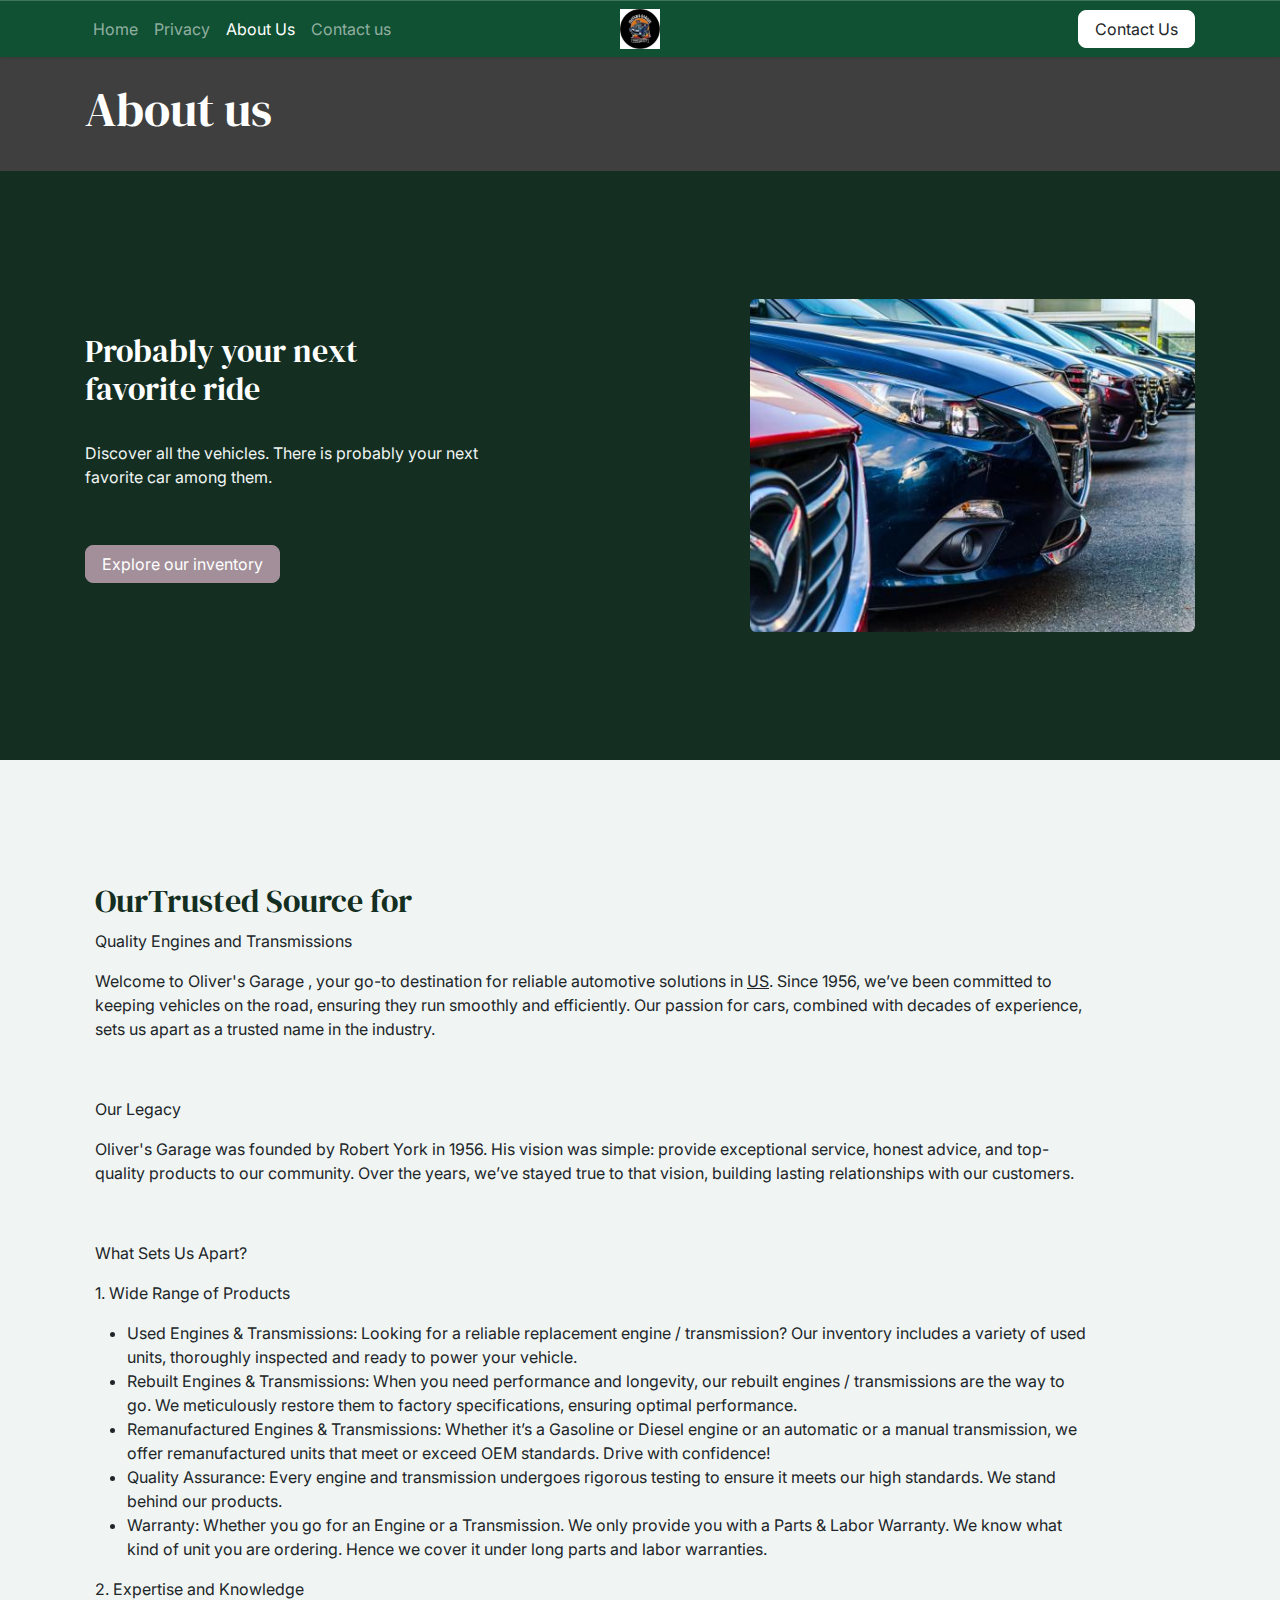
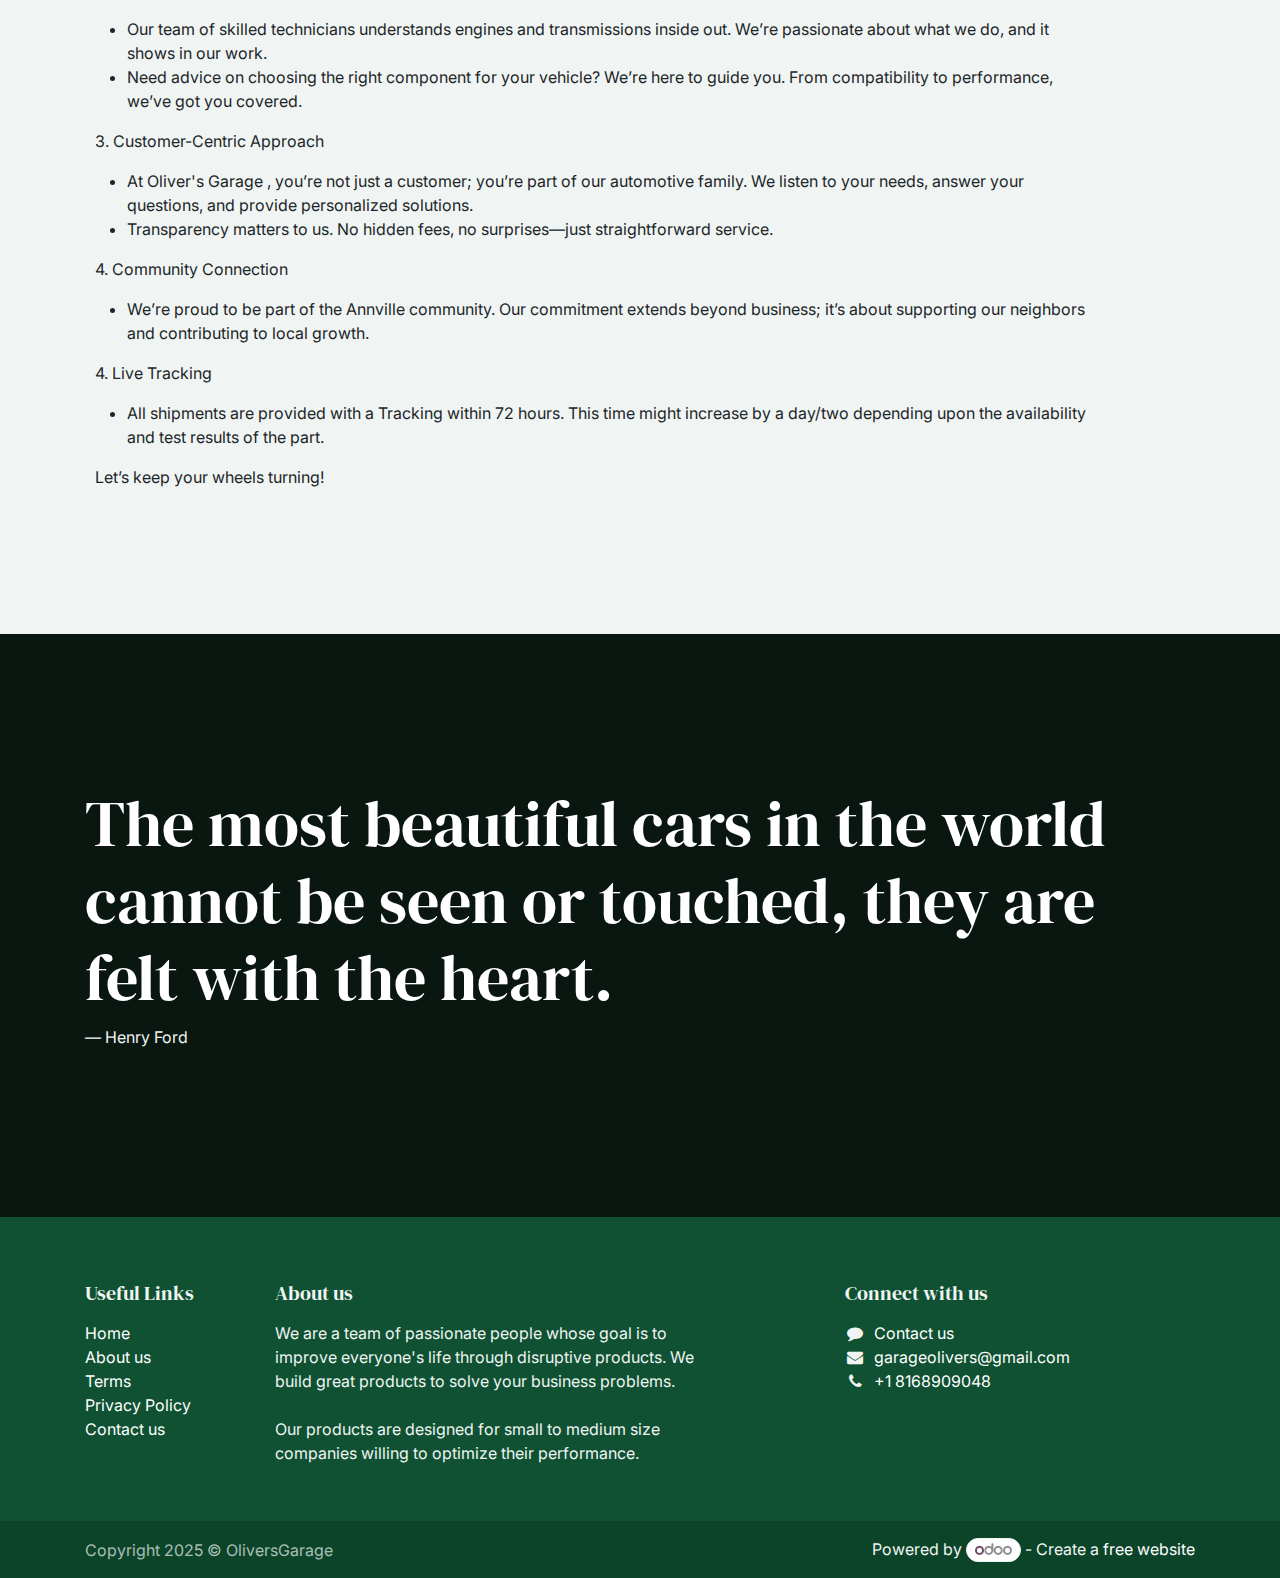
==== about-us.html @ bce55677 "Initial commit" ====
<!DOCTYPE html>
<html lang="en-IN" data-website-id="1" data-main-object="website.page(5,)">
    
<!-- Mirrored from olivers-garage.odoo.com/about-us by HTTrack Website Copier/3.x [XR&CO'2014], Fri, 04 Apr 2025 15:56:50 GMT -->
<!-- Added by HTTrack --><meta http-equiv="content-type" content="text/html;charset=utf-8" /><!-- /Added by HTTrack -->
<head>
        <meta charset="utf-8"/>
        <meta http-equiv="X-UA-Compatible" content="IE=edge"/>
        <meta name="viewport" content="width=device-width, initial-scale=1"/>
        <meta name="generator" content="Odoo"/>
            
        <meta property="og:type" content="website"/>
        <meta property="og:title" content="About Us | Olivers Garage"/>
        <meta property="og:site_name" content="Olivers Garage"/>
        <meta property="og:url" content="about-us.html"/>
        <meta property="og:image" content="web/image/website/1/Olivers%20Garagebe34.webp?unique=6ea0a86"/>
            
        <meta name="twitter:card" content="summary_large_image"/>
        <meta name="twitter:title" content="About Us | Olivers Garage"/>
        <meta name="twitter:image" content="web/image/website/1/logo/Olivers%20Garagebe34.webp?unique=6ea0a86"/>
        
        <link rel="canonical" href="about-us.html"/>
        
        <link rel="preconnect" href="https://fonts.gstatic.com/" crossorigin=""/>
        <title>About Us | Olivers Garage</title>
        <link type="image/x-icon" rel="shortcut icon" href="web/image/website/1/Olivers%20Garagebe34.ico?unique=6ea0a86"/>
        <link rel="preload" href="web/static/src/libs/fontawesome/fonts/fontawesome-webfont3e6e.woff2?v=4.7.0" as="font" crossorigin=""/>
        <link type="text/css" rel="stylesheet" href="web/assets/1/6fb69d5/web.assets_frontend.min.css"/>
        <script id="web.layout.odooscript" type="text/javascript">
            var odoo = {
                csrf_token: "e36509f7543b7f4299abb9ee10205aa3848cb6a4o1775318151",
                debug: "",
            };
        </script>
        <script type="text/javascript">
            odoo.__session_info__ = {"is_admin": false, "is_system": false, "is_public": true, "is_internal_user": false, "is_website_user": true, "uid": null, "is_frontend": true, "profile_session": null, "profile_collectors": null, "profile_params": null, "show_effect": true, "currencies": {"20": {"symbol": "\u20b9", "position": "before", "digits": [69, 2]}}, "bundle_params": {"lang": "en_US", "website_id": 1}, "test_mode": false, "websocket_worker_version": "18.0-3", "translationURL": "/website/translations", "cache_hashes": {"translations": "f61155cd6938a887aae4bfdca1e13d26bd77f2e1"}, "geoip_country_code": "IN", "geoip_phone_code": 91, "lang_url_code": "en_IN"};
            if (!/(^|;\s)tz=/.test(document.cookie)) {
                const userTZ = Intl.DateTimeFormat().resolvedOptions().timeZone;
                document.cookie = `tz=${userTZ}; path=/`;
            }
        </script>
        <script type="text/javascript" defer="defer" src="web/assets/1/6fd4de1/web.assets_frontend_minimal.min.js" onerror="__odooAssetError=1"></script>
        <script type="text/javascript" defer="defer" data-src="/web/assets/1/152ce59/web.assets_frontend_lazy.min.js" onerror="__odooAssetError=1"></script>
        
        
    </head>
    <body>



        <div id="wrapwrap" class="   ">
            <a class="o_skip_to_content btn btn-primary rounded-0 visually-hidden-focusable position-absolute start-0" href="#wrap">Skip to Content</a>
                <header id="top" data-anchor="true" data-name="Header" data-extra-items-toggle-aria-label="Extra items button" class="   o_header_standard" style=" ">
                    
    <nav data-name="Navbar" aria-label="Main" class="navbar navbar-expand-lg navbar-light o_colored_level o_cc d-none d-lg-block p-0 shadow-sm ">
        

            <div id="o_main_nav" class="o_main_nav flex-wrap">
                <div aria-label="Top" class="o_header_hide_on_scroll border-bottom o_border_contrast">
                    <div class="container d-flex justify-content-between flex-wrap w-100">
                        <ul class="o_header_search_left_col navbar-nav flex-wrap">
                            
        <li data-name="Language Selector" class="o_header_language_selector ">
        
        
        </li>
                            
                        </ul>
                        <ul class="navbar-nav flex-wrap">
                            
                            
                            
        
        
                        </ul>
                    </div>
                </div>
                <div aria-label="Bottom" class="container d-grid align-items-center w-100 py-2 o_grid_header_3_cols">
                    
    <ul role="menu" id="top_menu" class="nav navbar-nav top_menu o_menu_loading  me-4 ">
        

                        

    <li role="presentation" class="nav-item ">
        <a role="menuitem" href="index.html" class="nav-link ">
            <span>Home</span>
        </a>
    </li>

    <li role="presentation" class="nav-item ">
        <a role="menuitem" href="our-services.html" class="nav-link ">
            <span>Privacy</span>
        </a>
    </li>

    <li role="presentation" class="nav-item ">
        <a role="menuitem" href="about-us.html" class="nav-link active">
            <span>About Us</span>
        </a>
    </li>

    <li role="presentation" class="nav-item ">
        <a role="menuitem" href="contactus.html" class="nav-link ">
            <span>Contact us</span>
        </a>
    </li>

                    
    </ul>
                    
    <a data-name="Navbar Logo" href="index.html" class="navbar-brand logo mw-100 mx-auto">
            
            <span role="img" aria-label="Logo of Olivers Garage" title="Olivers Garage"><img src="web/image/website/1/logo/Olivers%20Garagebe34-2.webp?unique=6ea0a86" class="img img-fluid" width="95" height="40" alt="Olivers Garage" loading="lazy"/></span>
        </a>
    
                    <ul class="o_header_search_right_col navbar-nav align-items-center gap-2 ms-auto ps-3">
                        
                        
                        
        <li class="">
            <div class="oe_structure oe_structure_solo ">
                <section class="oe_unremovable oe_unmovable s_text_block" data-snippet="s_text_block" data-name="Text">
                    <div class="container">
                        <a href="contactus.html" class="oe_unremovable btn btn-primary btn_cta">Contact Us</a>
                    </div>
                </section>
            </div>
        </li>
                    </ul>
                </div>
            </div>
        
    </nav>
    <nav data-name="Navbar" aria-label="Mobile" class="navbar  navbar-light o_colored_level o_cc o_header_mobile d-block d-lg-none shadow-sm ">
        

        <div class="o_main_nav container flex-wrap justify-content-between">
            
    <a data-name="Navbar Logo" href="index.html" class="navbar-brand logo ">
            
            <span role="img" aria-label="Logo of Olivers Garage" title="Olivers Garage"><img src="web/image/website/1/logo/Olivers%20Garagebe34-2.webp?unique=6ea0a86" class="img img-fluid" width="95" height="40" alt="Olivers Garage" loading="lazy"/></span>
        </a>
    
            <ul class="o_header_mobile_buttons_wrap navbar-nav flex-row align-items-center gap-2 mb-0">
                <li class="o_not_editable">
                    <button class="nav-link btn me-auto p-2" type="button" data-bs-toggle="offcanvas" data-bs-target="#top_menu_collapse_mobile" aria-controls="top_menu_collapse_mobile" aria-expanded="false" aria-label="Toggle navigation">
                        <span class="navbar-toggler-icon"></span>
                    </button>
                </li>
            </ul>
            <div id="top_menu_collapse_mobile" class="offcanvas offcanvas-end o_navbar_mobile">
                <div class="offcanvas-header justify-content-end o_not_editable">
                    <button type="button" class="nav-link btn-close" data-bs-dismiss="offcanvas" aria-label="Close"></button>
                </div>
                <div class="offcanvas-body d-flex flex-column justify-content-between h-100 w-100 pt-0">
                    <ul class="navbar-nav">
                        
                        
                        
    <ul role="menu" class="nav navbar-nav top_menu  o_mega_menu_is_offcanvas mx-n3  ">
        

                            

    <li role="presentation" class="nav-item border-top  px-0">
        <a role="menuitem" href="index.html" class="nav-link p-3 text-wrap ">
            <span>Home</span>
        </a>
    </li>

    <li role="presentation" class="nav-item border-top  px-0">
        <a role="menuitem" href="our-services.html" class="nav-link p-3 text-wrap ">
            <span>Privacy</span>
        </a>
    </li>

    <li role="presentation" class="nav-item border-top  px-0">
        <a role="menuitem" href="about-us.html" class="nav-link p-3 text-wrap active">
            <span>About Us</span>
        </a>
    </li>

    <li role="presentation" class="nav-item border-top  px-0">
        <a role="menuitem" href="contactus.html" class="nav-link p-3 text-wrap ">
            <span>Contact us</span>
        </a>
    </li>

                        
    </ul>
                        
                        
                    </ul>
                    <ul class="navbar-nav gap-2 mt-3 w-100">
                        
        <li data-name="Language Selector" class="o_header_language_selector ">
        
        
        </li>
                        
                        
        
        
                        
        <li class="">
            <div class="oe_structure oe_structure_solo ">
                <section class="oe_unremovable oe_unmovable s_text_block" data-snippet="s_text_block" data-name="Text">
                    <div class="container">
                        <a href="contactus.html" class="oe_unremovable btn btn-primary btn_cta w-100">Contact Us</a>
                    </div>
                </section>
            </div>
        </li>
                    </ul>
                </div>
            </div>
        </div>
    
    </nav>
    
        </header>
                <main>
                    
            <div id="wrap" class="">
                <div class="oe_structure">
                    <section class="s_title parallax s_parallax_is_fixed bg-black-50 pt24 pb24" data-vcss="001" data-snippet="s_title" data-scroll-background-ratio="1" data-name="Title">
                        <span class="s_parallax_bg oe_img_bg" style="background-image: url(%27/web/image/website-2.html); background-position: 50% 0;"></span>
                        <div class="o_we_bg_filter bg-black-50"></div>
                        <div class="container">
                            <h1>About us</h1>
                        </div>
                    </section>
                </div>
                <div class="oe_structure"><section class="s_text_image o_cc o_cc5 pt112 pb112 o_colored_level" data-snippet="s_text_image" data-name="Text - Image">
        <div class="container">
            <div class="row align-items-center">
                <div class="col-lg-5 pt16 pb16">
                    <h2 class="h3-fs">
        Probably your next <br/>favorite ride
    </h2>
                    <p>
        <br/> Discover all the vehicles. There is probably your next favorite car among them.
    </p>
                    <p>
        <br/>
    </p>
                    <p><a href="#" class="btn btn-secondary">Explore our inventory</a></p>
                </div>
                <div class="pt16 pb16 col-lg-5 offset-lg-2 o_colored_level">
                    <img src="web/image/website.s_text_image_default_image.jpg" class="img img-fluid mx-auto rounded" alt="" loading="lazy" data-mimetype="image/jpeg" data-original-id="366" data-original-src="/web/image/366-b98962aa/website.s_text_image_default_image" data-mimetype-before-conversion="image/jpeg"/>
                </div>
            </div>
        </div>
    </section><section class="s_text_image o_cc o_cc2 pt112 pb112 o_colored_level" data-snippet="s_image_text" data-name="Text - Image">
        <div class="container">
            <div class="row o_grid_mode" data-row-count="25">
                
                
            <div class="o_colored_level o_grid_item g-col-lg-11 g-height-25 col-lg-11" style="grid-area: 1 / 1 / 26 / 12; z-index: 1;">
                    <h2 class="h3-fs">OurTrusted Source for</h2><p>Quality Engines and Transmissions</p><p>Welcome to Oliver's Garage , your go-to destination for reliable automotive solutions in <u>US</u>. Since 1956, we’ve been committed to keeping vehicles on the road, ensuring they run smoothly and efficiently. Our passion for cars, combined with decades of experience, sets us apart as a trusted name in the industry.</p><p>&nbsp;</p><p>Our Legacy</p><p>Oliver's Garage was founded by Robert York in 1956. His vision was simple: provide exceptional service, honest advice, and top-quality products to our community. Over the years, we’ve stayed true to that vision, building lasting relationships with our customers.</p><p>&nbsp;</p><p>What Sets Us Apart?</p><p>1. Wide Range of Products</p><ul><li>Used Engines &amp; Transmissions: Looking for a reliable replacement engine / transmission? Our inventory includes a variety of used units, thoroughly inspected and ready to power your vehicle.</li><li>Rebuilt Engines &amp; Transmissions: When you need performance and longevity, our rebuilt engines / transmissions are the way to go. We meticulously restore them to factory specifications, ensuring optimal performance.</li><li>Remanufactured Engines &amp; Transmissions: Whether it’s a Gasoline or Diesel engine or an automatic or a manual transmission, we offer remanufactured units that meet or exceed OEM standards. Drive with confidence!</li><li>Quality Assurance: Every engine and transmission undergoes rigorous testing to ensure it meets our high standards. We stand behind our products.</li><li>Warranty: Whether you go for an Engine or a Transmission. We only provide you with a Parts &amp; Labor Warranty. We know what kind of unit you are ordering. Hence we cover it under long parts and labor warranties.</li></ul><p>2. Expertise and Knowledge</p><ul><li>Our team of skilled technicians understands engines and transmissions inside out. We’re passionate about what we do, and it shows in our work.</li><li>Need advice on choosing the right component for your vehicle? We’re here to guide you. From compatibility to performance, we’ve got you covered.</li></ul><p>3. Customer-Centric Approach</p><ul><li>At Oliver's Garage , you’re not just a customer; you’re part of our automotive family. We listen to your needs, answer your questions, and provide personalized solutions.</li><li>Transparency matters to us. No hidden fees, no surprises—just straightforward service.</li></ul><p>4. Community Connection</p><ul><li>We’re proud to be part of the Annville community. Our commitment extends beyond business; it’s about supporting our neighbors and contributing to local growth.</li></ul><p>4. Live Tracking</p><ul><li>All shipments are provided with a Tracking within 72 hours. This time might increase by a day/two depending upon the availability and test results of the part.</li></ul><p>Let’s keep your wheels turning!</p><p>

</p>
                    
                </div></div>
        </div>
    </section><section class="s_title pt152 pb152 o_cc o_cc5 o_colored_level oe_img_bg o_bg_img_center" data-vcss="001" style="background-position: 50% 75%; background-image: url(_/web/image/website-4.html) !important;" data-oe-shape-data="{&#39;shape&#39;:&#39;web_editor/Connections/05&#39;,&#39;colors&#39;:{&#39;c5&#39;:&#39;o-color-4&#39;},&#39;flip&#39;:[]}" data-snippet="s_title" data-name="Title">
        <div class="o_we_bg_filter bg-black-50"></div>
        <div class="o_we_shape o_web_editor_Connections_05" style="background-image: url(_/web_editor/shape/web_editor/Connections/055c3f.html?c5=o-color-4%22);"></div>
        <div class="container s_allow_columns">
            <h2 class="display-3-fs">The most beautiful cars in the world cannot be seen or touched, they are felt with the heart.</h2>
        <p>— Henry Ford</p>
    </div>
    </section></div>
            </div>
        
        <div id="o_shared_blocks" class="oe_unremovable"></div>
                </main>
                <footer id="bottom" data-anchor="true" data-name="Footer" class="o_footer o_colored_level o_cc ">
                    <div id="footer" class="oe_structure oe_structure_solo">
            <section class="s_text_block pt40 pb16" data-snippet="s_text_block" data-name="Text">
                <div class="container">
                    <div class="row">
                        <div class="col-lg-2 pt24 pb24 o_colored_level">
                            <h5 class="mb-3">Useful Links</h5>
                            <ul class="list-unstyled">
                                <li><a href="index.html">Home</a></li>
                                <li><a href="about-us.html">About us</a></li>
                                <li><a href="terms-conditions.html">Terms</a><br/></li>
                                
                                <li>
                                    <a href="privacy.html">Privacy Policy</a>
                                </li>
                                <li><a href="contactus.html">Contact us</a></li>
                            </ul>
                        </div>
                        <div class="col-lg-5 pt24 pb24 o_colored_level">
                            <h5 class="mb-3">About us</h5>
                            <p>We are a team of passionate people whose goal is to improve everyone's life through disruptive products. We build great products to solve your business problems.
                            <br/><br/>Our products are designed for small to medium size companies willing to optimize their performance.</p>
                        </div>
                        <div id="connect" class="col-lg-4 offset-lg-1 pt24 pb24 o_colored_level">
                            <h5 class="mb-3">Connect with us</h5>
                            <ul class="list-unstyled">
                                <li><i class="fa fa-comment fa-fw me-2"></i><a href="contactus.html">Contact us</a></li>
                                <li><i class="fa fa-envelope fa-fw me-2"></i><a href="mailto:garageolivers@gmail.com">garageolivers@gmail.com</a></li>
                                <li><i class="fa fa-phone fa-fw me-2"></i><span class="o_force_ltr"><a href="tel:+18168909048">+1 8168909048</a></span></li>
                            </ul>
                            
                        </div>
                    </div>
                </div>
            </section>
        </div>
    <div class="o_footer_copyright o_colored_level o_cc" data-name="Copyright">
                        <div class="container py-3">
                            <div class="row">
                                <div class="col-sm text-center text-sm-start text-muted">
                                    <span class="o_footer_copyright_name me-2">Copyright 2025 © OliversGarage</span>
        
        
    </div>
                                <div class="col-sm text-center text-sm-end o_not_editable">
        <div class="o_brand_promotion">
        Powered by 
            <a target="_blank" class="badge text-bg-light" href="http://www.odoo.com/?utm_source=db&amp;utm_medium=website">
                <img alt="Odoo" src="web/static/img/odoo_logo_tiny.png" width="62" height="20" style="width: auto; height: 1em; vertical-align: baseline;" loading="lazy"/>
            </a>
        - 
                Create a <a target="_blank" href="http://www.odoo.com/app/website?utm_source=db&amp;utm_medium=website">free website</a>
            
    </div>
                                </div>
                            </div>
                        </div>
                    </div>
                </footer>
            </div>
        
        </body>

<!-- Mirrored from olivers-garage.odoo.com/about-us by HTTrack Website Copier/3.x [XR&CO'2014], Fri, 04 Apr 2025 15:56:50 GMT -->
</html>
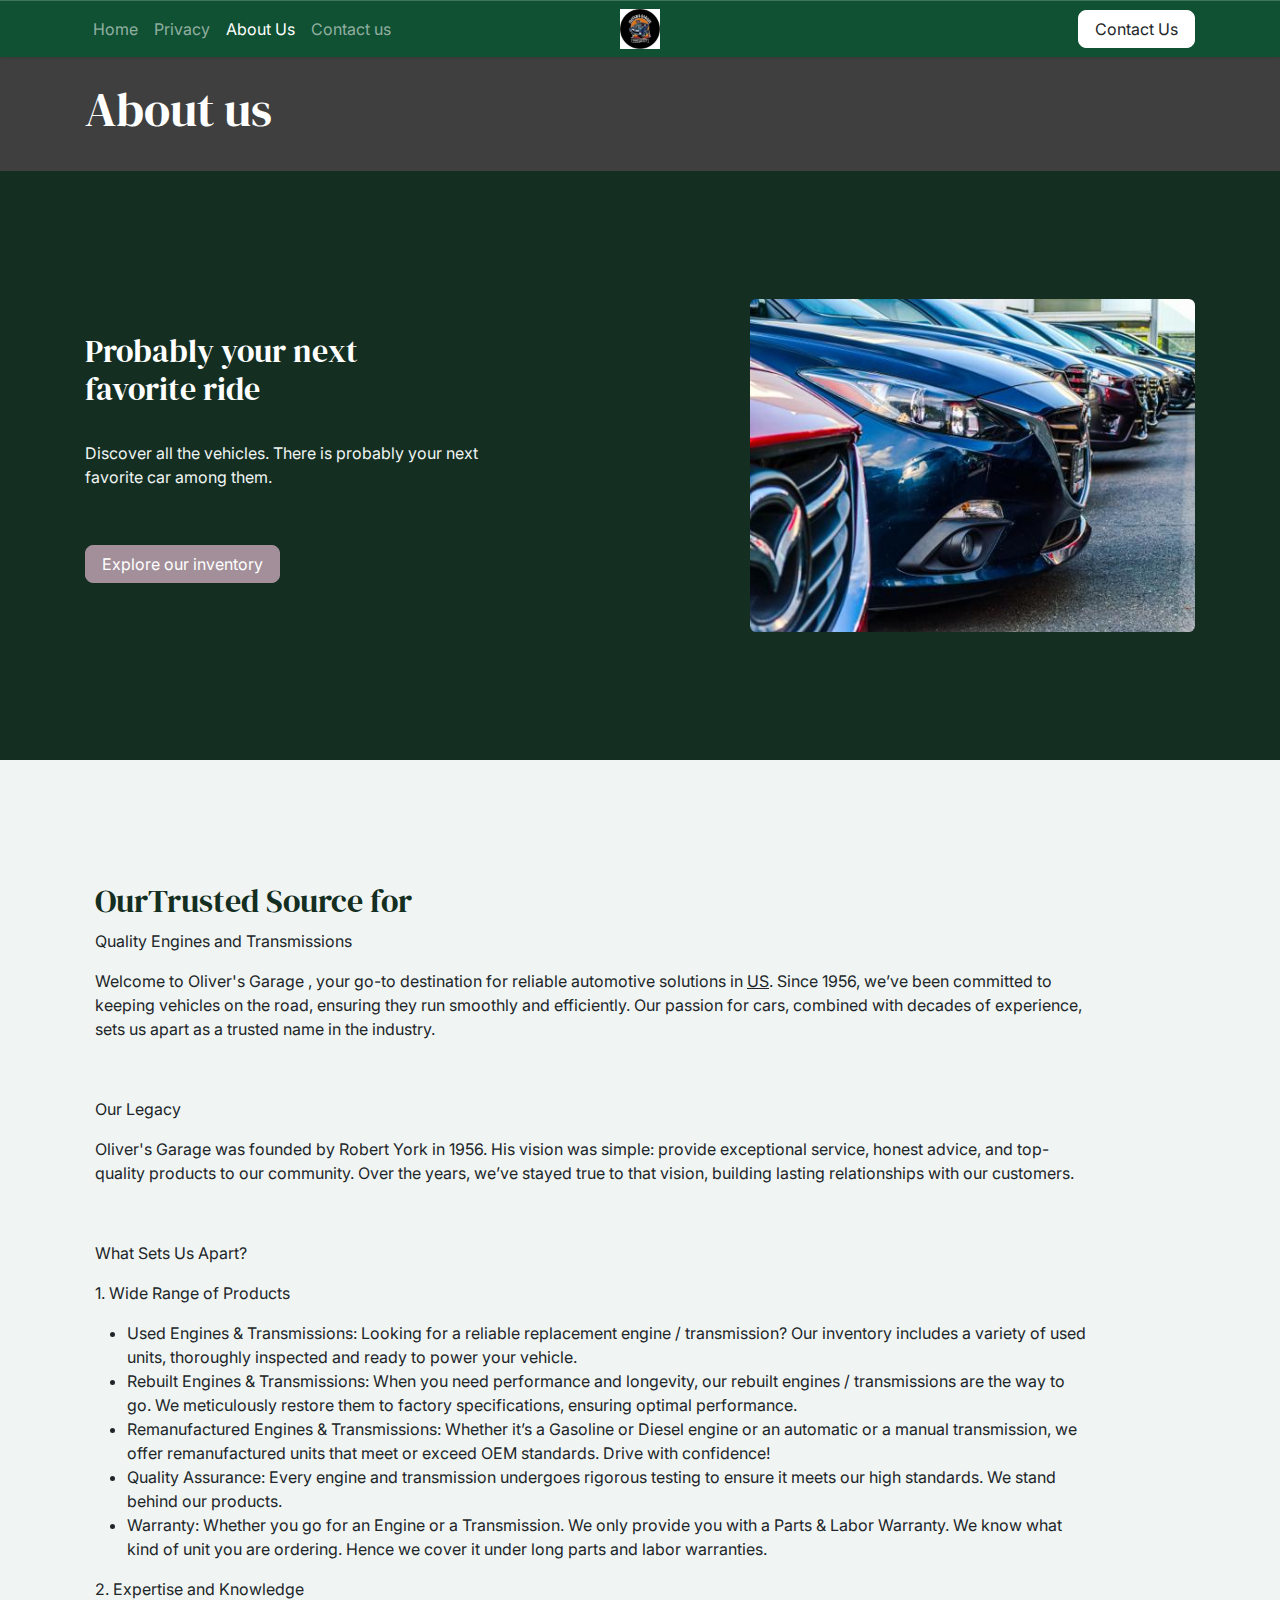
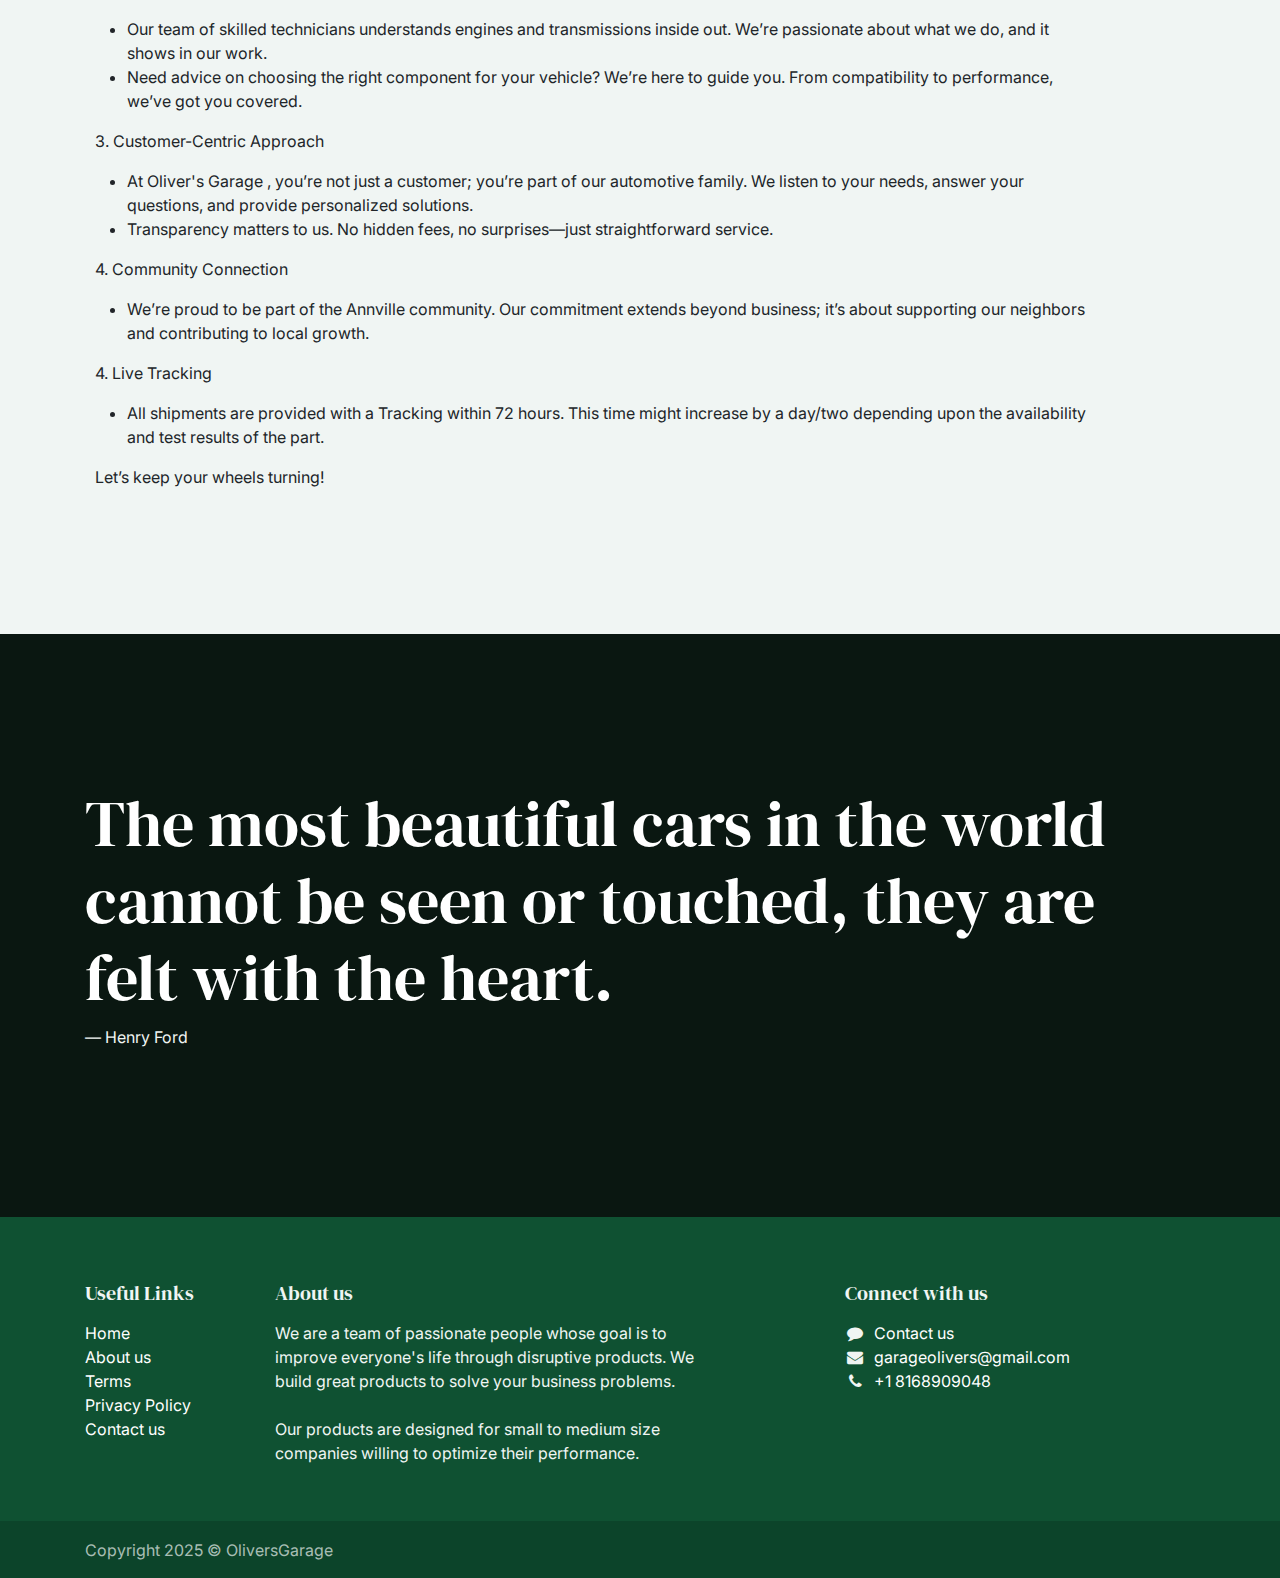
==== commit 447e3dde: "changes" ====
--- a/about-us.html
+++ b/about-us.html
@@ -321,15 +321,7 @@
         
     </div>
                                 <div class="col-sm text-center text-sm-end o_not_editable">
-        <div class="o_brand_promotion">
-        Powered by 
-            <a target="_blank" class="badge text-bg-light" href="http://www.odoo.com/?utm_source=db&amp;utm_medium=website">
-                <img alt="Odoo" src="web/static/img/odoo_logo_tiny.png" width="62" height="20" style="width: auto; height: 1em; vertical-align: baseline;" loading="lazy"/>
-            </a>
-        - 
-                Create a <a target="_blank" href="http://www.odoo.com/app/website?utm_source=db&amp;utm_medium=website">free website</a>
-            
-    </div>
+   
                                 </div>
                             </div>
                         </div>
